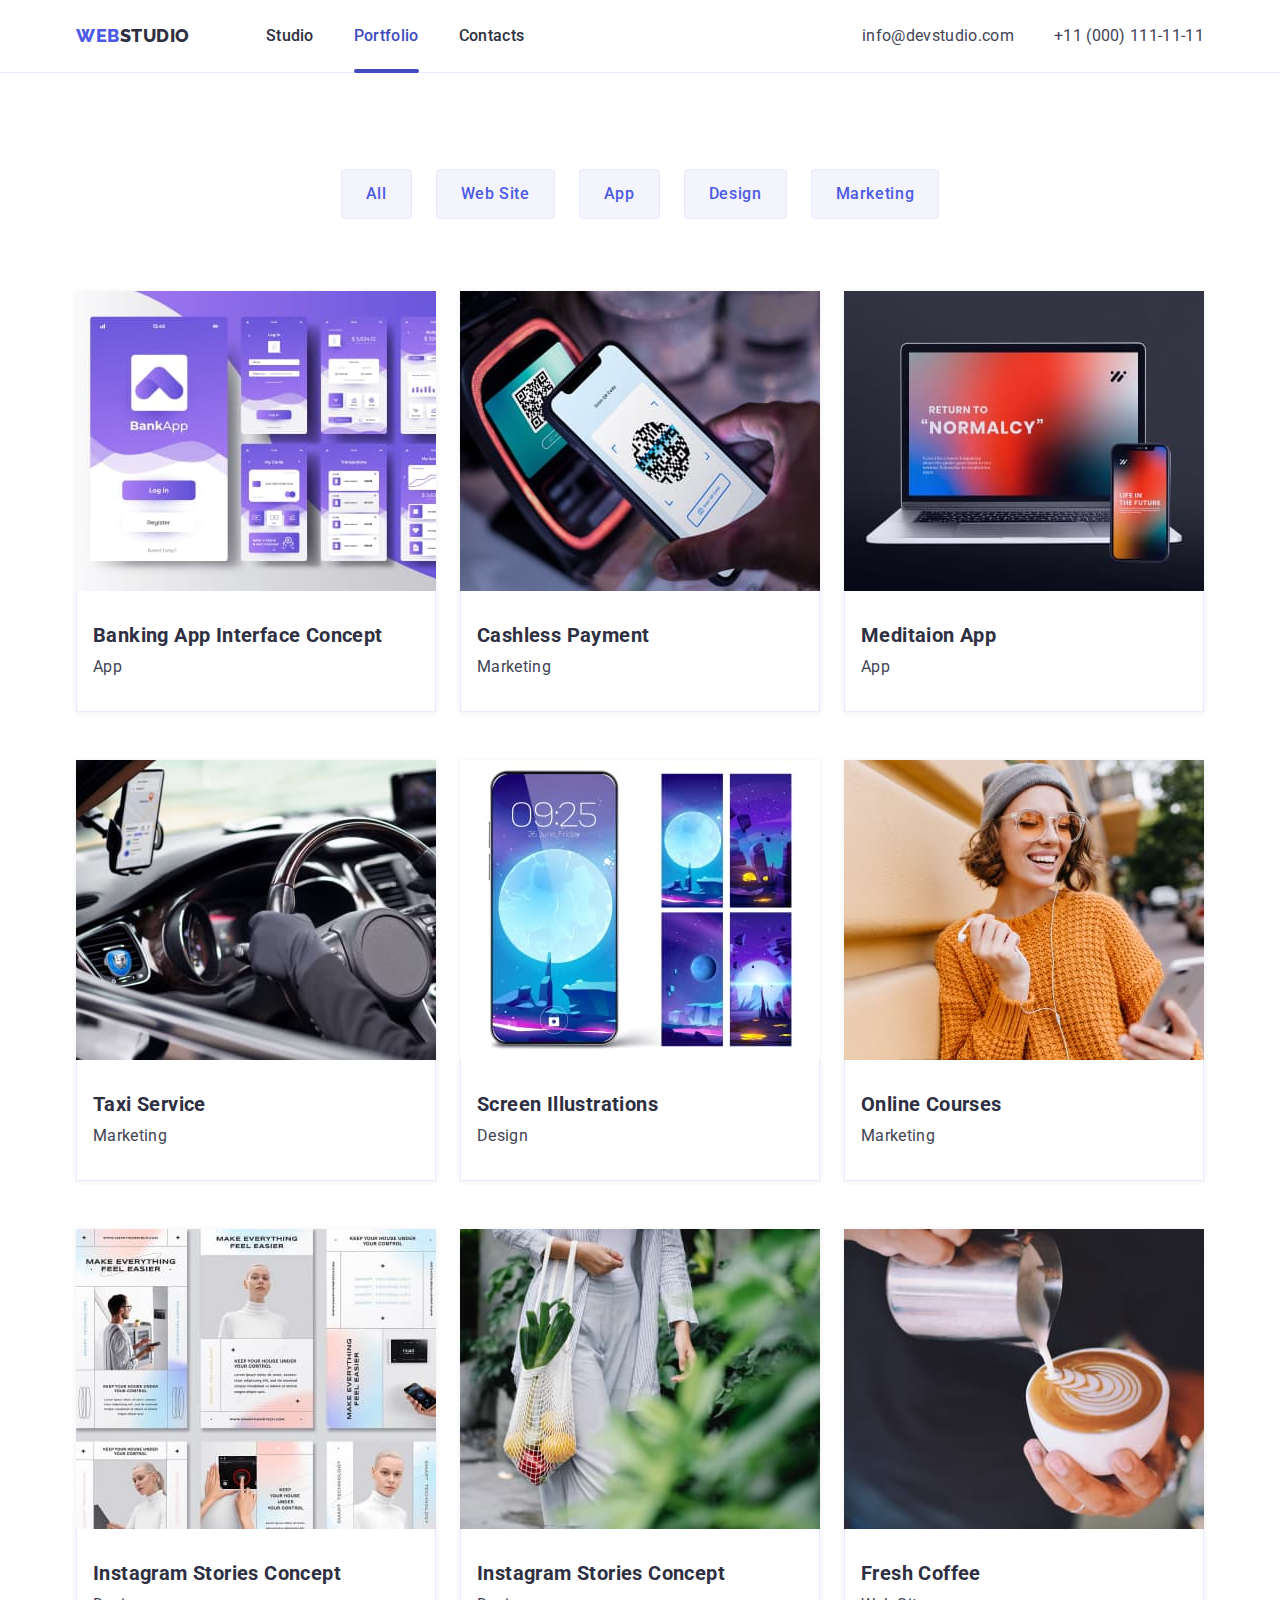
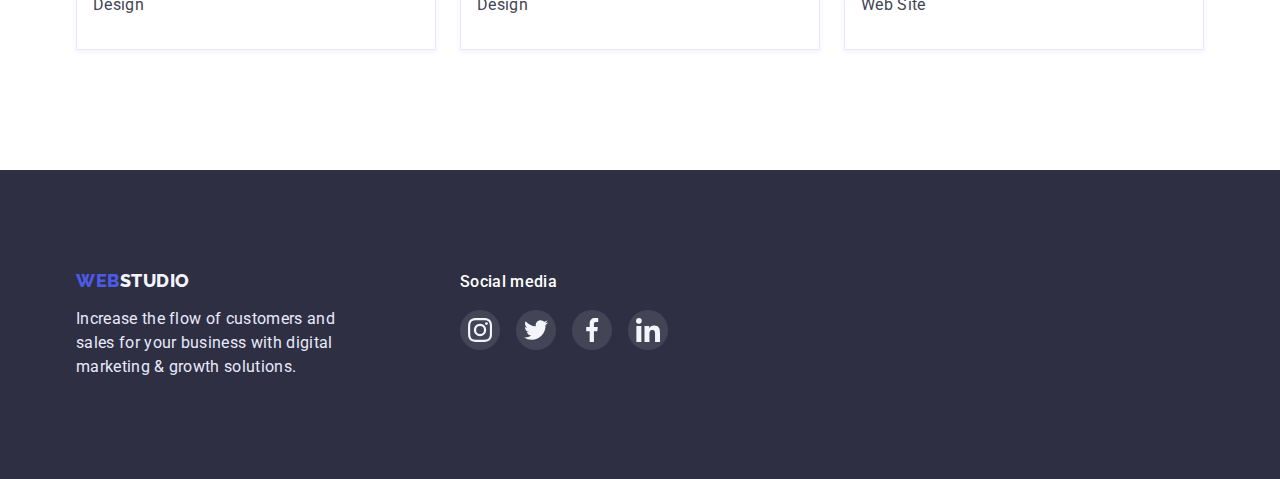
==== portfolio.html @ 74238642 "hw6 1version" ====
<!DOCTYPE html>
<html lang="en">
  <head>
    <meta charset="UTF-8" />
    <meta http-equiv="X-UA-Compatible" content="IE=edge" />
    <meta name="viewport" content="width=device-width, initial-scale=1.0" />
    <title>Портфоліо</title>
    <link rel="preconnect" href="https://fonts.googleapis.com" />
    <link rel="preconnect" href="https://fonts.gstatic.com" crossorigin />
    <link
      href="https://fonts.googleapis.com/css2?family=Raleway:wght@800&family=Roboto:wght@400;500;700;900&display=swap"
      rel="stylesheet"
    />
    <link
      rel="stylesheet"
      href="https://cdnjs.cloudflare.com/ajax/libs/modern-normalize/1.1.0/modern-normalize.min.css"
    />
    <link rel="stylesheet" href="./css/styles.css" />
  </head>
  <body>
    <!--header-->

    <header class="site-header">
      <div class="container wrap-header">
        <a class="header-logo header-padding" href="./index.html"
          >Web<span class="logo-text-studio">Studio</span>
        </a>
        <nav class="header-navigation">
          <ul class="navigation-list list">
            <li class="navigation-item">
              <a class="nav-link link header-padding" href="./index.html"
                >Studio</a
              >
            </li>
            <li class="navigation-item">
              <a
                class="nav-link link header-padding active-link active-color"
                href="./portfolio.html"
                >Portfolio</a
              >
            </li>
            <li class="navigation-item">
              <a class="nav-link link header-padding" href="">Contacts</a>
            </li>
          </ul>
        </nav>
        <ul class="header-contacts-list list">
          <li class="header-contact-item">
            <a
              class="header-mail-link link header-padding"
              href="mailto:info@devstudio.com"
              >info@devstudio.com</a
            >
          </li>
          <li class="header-contact-item">
            <a
              class="header-phone-link link header-padding"
              href="tel:+11(000)111-11-11"
              >+11 (000) 111-11-11</a
            >
          </li>
        </ul>
      </div>
    </header>

    <!--main-->

    <main class="portfolio-main">
      <section class="section-portfolio-btn section">
        <div class="container">
          <h1 class="visually-hidden">Portfolio</h1>

          <!--portfolio btn-->

          <ul class="portfolio-list list">
            <li class="portfolio-item">
              <button class="portfolio-btn" type="button">All</button>
            </li>
            <li class="portfolio-item">
              <button class="portfolio-btn" type="button">Web Site</button>
            </li>
            <li class="portfolio-item">
              <button class="portfolio-btn" type="button">App</button>
            </li>
            <li class="portfolio-item">
              <button class="portfolio-btn" type="button">Design</button>
            </li>
            <li class="portfolio-item">
              <button class="portfolio-btn" type="button">Marketing</button>
            </li>
          </ul>

          <!--portfolio image-->
          <ul class="portfolio-image-list list">
            <li class="portfolio-picture-item">
              <a class="portfolio-link link" href="">
                <div class="top-text-wrap">
                  <img
                    class="image"
                    src="./images/img-portfolio1.jpg"
                    alt="img-portfolio1"
                    width="360"
                    height="300"
                  />
                  <p class="image-top-text">
                    14 Stylish and User-Friendly App Design Concepts · Task
                    Manager App · Calorie Tracker App · Exotic Fruit Ecommerce
                    App · Cloud Storage App
                  </p>
                </div>
                <div class="desc-border">
                  <h2 class="portfolio-image-desc">
                    Banking App Interface Concept
                  </h2>
                  <p class="portfolio-image-text">App</p>
                </div>
              </a>
            </li>
            <li class="portfolio-picture-item">
              <a class="portfolio-link link" href="">
                <div class="top-text-wrap">
                  <img
                    class="image"
                    src="./images/img-portfolio2.jpg"
                    alt="img-portfolio2"
                    width="360"
                    height="300"
                  />
                  <p class="image-top-text">
                    14 Stylish and User-Friendly App Design Concepts · Task
                    Manager App · Calorie Tracker App · Exotic Fruit Ecommerce
                    App · Cloud Storage App
                  </p>
                </div>
                <div class="desc-border">
                  <h2 class="portfolio-image-desc">Cashless Payment</h2>
                  <p class="portfolio-image-text">Marketing</p>
                </div>
              </a>
            </li>
            <li class="portfolio-picture-item">
              <a class="portfolio-link link" href="">
                <div class="top-text-wrap">
                  <img
                    class="image"
                    src="./images/img-portfolio3.jpg"
                    alt="img-portfolio3"
                    width="360"
                    height="300"
                  />
                  <p class="image-top-text">
                    14 Stylish and User-Friendly App Design Concepts · Task
                    Manager App · Calorie Tracker App · Exotic Fruit Ecommerce
                    App · Cloud Storage App
                  </p>
                </div>
                <div class="desc-border">
                  <h2 class="portfolio-image-desc">Meditaion App</h2>
                  <p class="portfolio-image-text">App</p>
                </div>
              </a>
            </li>
            <li class="portfolio-picture-item">
              <a class="portfolio-link link" href="">
                <div class="top-text-wrap">
                  <img
                    class="image"
                    src="./images/img-portfolio4.jpg"
                    alt="img-portfolio4"
                    width="360"
                    height="300"
                  />
                  <p class="image-top-text">
                    14 Stylish and User-Friendly App Design Concepts · Task
                    Manager App · Calorie Tracker App · Exotic Fruit Ecommerce
                    App · Cloud Storage App
                  </p>
                </div>
                <div class="desc-border">
                  <h2 class="portfolio-image-desc">Taxi Service</h2>
                  <p class="portfolio-image-text">Marketing</p>
                </div>
              </a>
            </li>
            <li class="portfolio-picture-item">
              <a class="portfolio-link link" href="">
                <div class="top-text-wrap">
                  <img
                    class="image"
                    src="./images/img-portfolio5.jpg"
                    alt="img-portfolio5"
                    width="360"
                    height="300"
                  />
                  <p class="image-top-text">
                    14 Stylish and User-Friendly App Design Concepts · Task
                    Manager App · Calorie Tracker App · Exotic Fruit Ecommerce
                    App · Cloud Storage App
                  </p>
                </div>
                <div class="desc-border">
                  <h2 class="portfolio-image-desc">Screen Illustrations</h2>
                  <p class="portfolio-image-text">Design</p>
                </div>
              </a>
            </li>
            <li class="portfolio-picture-item">
              <a class="portfolio-link link" href="">
                <div class="top-text-wrap">
                  <img
                    class="image"
                    src="./images/img-portfolio6.jpg"
                    alt="img-portfolio6"
                    width="360"
                    height="300"
                  />
                  <p class="image-top-text">
                    14 Stylish and User-Friendly App Design Concepts · Task
                    Manager App · Calorie Tracker App · Exotic Fruit Ecommerce
                    App · Cloud Storage App
                  </p>
                </div>
                <div class="desc-border">
                  <h2 class="portfolio-image-desc">Online Courses</h2>
                  <p class="portfolio-image-text">Marketing</p>
                </div>
              </a>
            </li>
            <li class="portfolio-picture-item">
              <a class="portfolio-link link" href="">
                <div class="top-text-wrap">
                  <img
                    class="image"
                    src="./images/img-portfolio7.jpg"
                    alt="img-portfolio7"
                    width="360"
                    height="300"
                  />
                  <p class="image-top-text">
                    14 Stylish and User-Friendly App Design Concepts · Task
                    Manager App · Calorie Tracker App · Exotic Fruit Ecommerce
                    App · Cloud Storage App
                  </p>
                </div>
                <div class="desc-border">
                  <h2 class="portfolio-image-desc">
                    Instagram Stories Concept
                  </h2>
                  <p class="portfolio-image-text">Design</p>
                </div>
              </a>
            </li>
            <li class="portfolio-picture-item">
              <a class="portfolio-link link" href="">
                <div class="top-text-wrap">
                  <img
                    class="image"
                    src="./images/img-portfolio8.jpg"
                    alt="img-portfolio8"
                    width="360"
                    height="300"
                  />
                  <p class="image-top-text">
                    14 Stylish and User-Friendly App Design Concepts · Task
                    Manager App · Calorie Tracker App · Exotic Fruit Ecommerce
                    App · Cloud Storage App
                  </p>
                </div>
                <div class="desc-border">
                  <h2 class="portfolio-image-desc">
                    Instagram Stories Concept
                  </h2>
                  <p class="portfolio-image-text">Design</p>
                </div>
              </a>
            </li>
            <li class="portfolio-picture-item">
              <a class="portfolio-link link" href="">
                <div class="top-text-wrap">
                  <img
                    class="image"
                    src="./images/img-portfolio9.jpg"
                    alt="img-portfolio9"
                    width="360"
                    height="300"
                  />
                  <p class="image-top-text">
                    14 Stylish and User-Friendly App Design Concepts · Task
                    Manager App · Calorie Tracker App · Exotic Fruit Ecommerce
                    App · Cloud Storage App
                  </p>
                </div>
                <div class="desc-border">
                  <h2 class="portfolio-image-desc">Fresh Coffee</h2>
                  <p class="portfolio-image-text">Web Site</p>
                </div>
              </a>
            </li>
          </ul>
        </div>
      </section>
    </main>

    <!--footer-->

    <footer class="site-footer">
      <div class="container wrap-footer">
        <div class="footer-logo-text">
          <a href="./index.html" class="footer-logo"
            >Web<span class="logo-footer-studio">Studio</span>
          </a>
          <p class="footer-text">
            Increase the flow of customers and sales for your business with
            digital marketing & growth solutions.
          </p>
        </div>
        <div class="footer-soc-icon">
          <p class="footer-soc-text">Social media</p>
          <ul class="footer-soc-list list">
            <li class="footer-soc-item">
              <a href="" class="footer-soc-link link"
                ><svg class="team-soc-icon" width="24" height="24">
                  <use
                    href="./images/symbol-defs.svg#icon-instagram"
                  ></use></svg
              ></a>
            </li>
            <li class="footer-soc-item">
              <a href="" class="footer-soc-link link"
                ><svg class="team-soc-icon" width="24" height="24">
                  <use href="./images/symbol-defs.svg#icon-twitter"></use></svg
              ></a>
            </li>
            <li class="footer-soc-item">
              <a href="" class="footer-soc-link link"
                ><svg class="team-soc-icon" width="24" height="24">
                  <use href="./images/symbol-defs.svg#icon-facebook"></use></svg
              ></a>
            </li>
            <li class="footer-soc-item">
              <a href="" class="footer-soc-link link"
                ><svg class="team-soc-icon" width="24" height="24">
                  <use href="./images/symbol-defs.svg#icon-linkedin"></use></svg
              ></a>
            </li>
          </ul>
        </div>
      </div>
    </footer>
  </body>
</html>
---- css/styles.css ----
:root {
  --main-title-colour: #434455;
  --accent-color: #4d5ae5;
  --first-title-color: #2e2f42;
  --second-title-color: #ffffff;
  --desc-color: #e7e9fc;
  --studio-color: #f4f4fd;
  --firsf-background-color: #ffffff;
  --second-background-color: #2e2f42;
  --third-background-color: #f4f4fd;
  --first-btn-color: #f4f4fd;
  --second-btn-color: #404bbf;
  --padding-top-header: 24px;
  --padding-bottom-header: 24px;
  --customers-icon-color: #8e8f99;
  --footer-icon-hover: #31d0aa;
  --modal-bg-color: #fcfcfc;
  --privacy-text-color: #757575;
}

body {
  color: var(--main-title-colour);
  font-family: "Roboto", sans-serif;
  background: var(--firsf-background-color);
}

p,
h1,
h2,
h3 {
  margin: 0;
}
ul {
  margin: 0;
  padding-left: 0;
}
img {
  display: block;
}

.container {
  width: 1158px;
  padding-left: 15px;
  padding-right: 15px;
  margin: 0 auto;
}
.section {
  padding-bottom: 120px;
}

/* header */
.site-header {
  border-bottom: 1px solid #e7e9fc;
}
.wrap-header {
  display: flex;
}
.header-padding {
  display: block;
  padding-top: 24px;
  padding-bottom: 24px;
}

.header-logo {
  text-decoration: none;
  font-family: "Raleway", sans-serif;
  font-weight: 800;
  font-size: 18px;
  line-height: calc(24 / 18);
  letter-spacing: 0.03em;
  text-transform: uppercase;
  color: var(--accent-color);
  display: inline-block;
  margin-right: 76px;
}
.logo-text {
}
.logo-text-studio {
  color: var(--first-title-color);
}
.header-navigation {
}
.navigation-list {
  display: flex;
  gap: 40px;
}
.list {
  list-style: none;
}
.link {
  text-decoration: none;
}
.navigation-item {
}
.nav-link {
  font-weight: 500;
  font-size: 16px;
  line-height: calc(24 / 16);
  letter-spacing: 0.02em;
  color: var(--first-title-color);
  transition-property: color;
  transition-duration: 250ms;
  transition-timing-function: cubic-bezier(0.4, 0, 0.2, 1);
  position: relative;
}
.nav-link.active-link::after {
  content: "";
  width: 100%;
  height: 4px;
  border-radius: 2px;
  background-color: var(--second-btn-color);
  position: absolute;
  left: 0;
  bottom: -1px;
}
.nav-link:hover {
  color: var(--main-title-colour);
}
.nav-link:focus {
  color: var(--accent-color);
}
.active-color {
  color: var(--second-btn-color);
}
.header-contacts-list {
  display: flex;
  margin-left: auto;
}

.header-contact-item {
  margin-left: 40px;
}
.header-contact-item:first-child {
  margin-left: 0;
}
.header-mail-link {
  font-size: 16px;
  line-height: calc(24 / 16);
  letter-spacing: 0.02em;
  color: inherit;
  transition-property: color;
  transition-duration: 250ms;
  transition-timing-function: cubic-bezier(0.4, 0, 0.2, 1);
}
.header-mail-link:hover,
.header-mail-link:focus {
  color: var(--accent-color);
}
.header-phone-link {
  font-size: 16px;
  line-height: calc(24 / 16);
  letter-spacing: 0.02em;
  color: inherit;
  transition-property: color;
  transition-duration: 250ms;
  transition-timing-function: cubic-bezier(0.4, 0, 0.2, 1);
}
.header-phone-link:hover,
.header-phone-link:focus {
  color: var(--accent-color);
}

/* Main */
.site-main {
}
.section-solutions {
  max-width: 1440px;
  margin-left: auto;
  margin-right: auto;
  background-image: linear-gradient(
      rgba(46, 47, 66, 0.7),
      rgba(46, 47, 66, 0.7)
    ),
    url(../images/solution-image.jpg);
  background-repeat: no-repeat;
  background-position: center;
  background-size: cover;

  background-color: var(--second-background-color);
  text-align: center;
  padding-top: 188px;
  padding-bottom: 188px;
}

.solution-title {
  font-size: 56px;
  line-height: calc(60 / 56);
  letter-spacing: 0.02em;
  color: var(--second-title-color);
  max-width: 496px;
  margin-bottom: 48px;
  margin-left: auto;
  margin-right: auto;
}
.service-btn {
  width: 169px;
  height: 56px;
  font-family: inherit;
  background: var(--accent-color);
  font-weight: 500;
  font-size: 16px;
  line-height: calc(19 / 16);
  letter-spacing: 0.04em;
  color: var(--second-title-color);
  cursor: pointer;
  box-shadow: 0px 4px 4px rgba(0, 0, 0, 0.15);
  border-radius: 4px;
  border: 1px solid transparent;
  transition-property: background-color;
  transition-duration: 250ms;
  transition-timing-function: cubic-bezier(0.4, 0, 0.2, 1);
}

/* .service-btn:focus {
  background-color: var(--second-btn-color);
} */
.service-btn:hover,
.service-btn:focus {
  box-shadow: 0px 4px 4px rgba(0, 0, 0, 0.15);
  background-color: var(--second-btn-color);
}

.section-advantages {
  padding-top: 120px;
}

.advantages-list {
  display: flex;
}
.advantages-item {
  margin-right: 24px;
  flex-basis: calc((100% - 72px) / 4);
}
.advantages-item::before {
  display: block;
  content: "";

  background-size: auto;
  background-repeat: no-repeat;
  background-position: center;
  background-color: var(--studio-color);
  border-radius: 4px;
  height: 112px;
}
.icon-antenna::before {
  background-image: url(../images/antenna.svg);
}
.icon-clock::before {
  background-image: url(../images/clock.svg);
}
.icon-diagram::before {
  background-image: url(../images/diagram.svg);
}
.icon-astronaut::before {
  background-image: url(../images/astronaut.svg);
}
.advantages-item:last-child {
  margin-right: 0;
}
.advantures-desc {
  font-size: 20px;
  line-height: calc(24 / 20);
  letter-spacing: 0.02em;
  color: var(--first-title-color);
  margin-top: 8px;
  margin-bottom: 8px;
}
.advantures-text {
  font-size: 16px;
  line-height: calc(24 / 16);
  letter-spacing: 0.02em;
}
.section-activity {
}
.activity-title {
  font-size: 36px;
  line-height: calc(40 / 36);
  letter-spacing: 0.02em;
  text-transform: capitalize;
  color: var(--first-title-color);
  margin-bottom: 72px;
  text-align: center;
}
.activity-list {
  display: flex;
  gap: 24px;
}

.activity-item {
  width: calc((100% - 48px) / 3);
}
.activity-image {
}
.section-team {
  background: var(--third-background-color);
  padding-top: 120px;
}
.team-title {
  font-size: 36px;
  line-height: calc(40 / 36);
  letter-spacing: 0.02em;
  text-transform: capitalize;
  color: var(--first-title-color);
  text-align: center;
  margin-bottom: 72px;
}
.team-list {
  display: flex;
  gap: 24px;
}
/*тренування-after
.team-item::after {
  display: flex;
  content: "";
  height: 48px;
  width: 232px;
  margin-right: auto;
  margin-left: auto;
    background-image: url(../images/inst.svg), url(../images/twit.svg),
    url(../images/fcb.svg), url(../images/ln.svg);
  background-repeat: no-repeat;
  background-position: 0 4px, 64px 4px, 128px 4px, 192px 4px;
  background-size: 40px;
}*/

.team-item {
  background: var(--firsf-background-color);
  padding-bottom: 32px;
  box-shadow: 0px 1px 6px rgba(46, 47, 66, 0.08),
    0px 1px 1px rgba(46, 47, 66, 0.16), 0px 2px 1px rgba(46, 47, 66, 0.08);
  border-radius: 0px 0px 4px 4px;
}
.team-image {
  margin-bottom: 32px;
}
.team-desc-title {
  font-size: 20px;
  line-height: calc(24 / 20);
  letter-spacing: 0.02em;
  color: var(--first-title-color);
  margin-bottom: 8px;
  text-align: center;
}
.team-text {
  font-size: 16px;
  line-height: calc(24 / 16);
  letter-spacing: 0.02em;
  text-align: center;
  margin-bottom: 8px;
}
.team-soc-list {
  display: flex;
  gap: 24px;
  justify-content: center;
}

.team-soc-item {
  width: 40px;
  height: 40px;
}
.team-soc-link {
  width: 100%;
  height: 100%;
  background-color: var(--accent-color);
  border-radius: 50%;
  display: flex;
  align-items: center;
  justify-content: center;
  transition-property: background-color;
  transition-duration: 250ms;
  transition-timing-function: cubic-bezier(0.4, 0, 0.2, 1);
}
.team-soc-link:hover,
.team-soc-link:focus {
  background-color: var(--second-btn-color);
}
.team-soc-icon {
  fill: var(--studio-color);
}
.section-customers {
  padding-top: 120px;
  padding-bottom: 120px;
}

.customers-title {
  font-size: 36px;
  line-height: calc(40 / 36);
  letter-spacing: 0.02em;
  text-transform: capitalize;
  color: var(--first-title-color);
  text-align: center;

  margin-bottom: 72px;
}
.customers-list {
  display: flex;
  gap: 24px;
}

.customers-item {
  width: calc((100% - 120px) / 6);
  height: 88px;
}
.customers-link {
  width: 100%;
  height: 100%;
  border: 1px solid #8e8f99;
  border-radius: 4px;
  display: flex;
  align-items: center;
  justify-content: center;
  transition-property: border-color;
  transition-duration: 250ms;
  transition-timing-function: cubic-bezier(0.4, 0, 0.2, 1);
}
.customers-link:hover {
  border-color: var(--second-btn-color);
}
.customers-link:hover .customers-icon {
  fill: var(--second-btn-color);
}
.customers-link:focus .customers-icon {
  fill: var(--second-btn-color);
}
.customers-icon {
  fill: var(--customers-icon-color);
  transition-property: fill;
  transition-duration: 250ms;
  transition-timing-function: cubic-bezier(0.4, 0, 0.2, 1);
}
/* Footer */

.site-footer {
  background: var(--second-background-color);
  padding-top: 100px;
  padding-bottom: 100px;
  padding-right: 0;
}
.wrap-footer {
  display: flex;
  align-items: baseline;
}
.footer-logo {
  text-decoration: none;
  font-family: "Raleway", sans-serif;
  font-weight: 800;
  font-size: 18px;
  line-height: calc(21 / 18);
  letter-spacing: 0.03em;
  text-transform: uppercase;
  color: var(--accent-color);
  display: inline-block;

  margin-bottom: 16px;
}

.logo-footer-studio {
  color: var(--studio-color);
}
.footer-text {
  width: 264px;
  font-size: 16px;
  line-height: calc(24 / 16);
  letter-spacing: 0.02em;
  color: var(--desc-color);
}
.footer-soc-icon {
  margin-left: 120px;
}
.footer-soc-text {
  font-weight: 500;
  font-size: 16px;
  line-height: calc(24 / 16);
  letter-spacing: 0.02em;
  color: var(--firsf-background-color);
  margin-bottom: 16px;
}
.footer-soc-list {
  display: flex;
  gap: 16px;
}

.footer-soc-item {
  width: 40px;
  height: 40px;
}
.footer-soc-link {
  width: 100%;
  height: 100%;
  background-color: var(--main-title-colour);
  border-radius: 50%;
  display: flex;
  align-items: center;
  justify-content: center;
  transition-property: background-color;
  transition-duration: 250ms;
  transition-timing-function: cubic-bezier(0.4, 0, 0.2, 1);
}
.footer-soc-link:hover,
.footer-soc-link:focus {
  background-color: var(--footer-icon-hover);
}
.backdrop {
  position: fixed;
  top: 0;
  height: 100%;
  width: 100%;
  background-color: rgba(46, 47, 66, 0.4);
  transition-property: opacity, visibility;
  transition-duration: 300ms;
  transition-timing-function: linear;
}
.modal {
  position: absolute;
  top: 50%;
  left: 50%;
  width: 408px;
  min-height: 576px;
  background-color: var(--modal-bg-color);
  border-radius: 4px;
  padding: 24px;
  transform: translate(-50%, -50%);
  transition-property: transform;
  transition-duration: 300ms;
  transition-timing-function: linear;
}
.backdrop.is-hidden .modal {
  transform: translateX(-50%);
}
.modal-close {
  /* position: absolute;
  right: 24px;
  top: 24px; */
  width: 24px;
  height: 24px;
  border-radius: 50%;
  border: 1px solid rgba(0, 0, 0, 0.1);
  background-color: var(--desc-color);
  cursor: pointer;
  margin-left: auto;
  align-items: center;
  justify-content: center;
  display: flex;
  transition-property: background-color;
  transition-duration: 250ms;
  transition-timing-function: cubic-bezier(0.4, 0, 0.2, 1);
}
.modal-close:hover,
.modal-close:focus {
  fill: var(--firsf-background-color);
  background-color: var(--second-btn-color);
}
.is-hidden {
  visibility: hidden;
  opacity: 0;
  pointer-events: none;
}
.modal-title {
  font-weight: 500;
  font-size: 16px;
  line-height: calc(24 / 16);
  text-align: center;
  letter-spacing: 0.02em;
  color: var(--first-title-color);
  margin-top: 24px;
  margin-bottom: 16px;
}
.modal-input {
  width: 100%;
  height: 40px;
  background-color: transparent;
  border: 1px solid rgba(33, 33, 33, 0.2);
  border-radius: 4px;
  padding-left: 38px;
  outline: none;
  transition-property: border-color;
  transition-duration: 250ms;
  transition-timing-function: cubic-bezier(0.4, 0, 0.2, 1);
}
.modal-input:focus {
  border-color: var(--accent-color);
}
.modal-input:focus + .input-icon {
  fill: var(--accent-color);
}
.modal-comment {
  width: 100%;
  height: 120px;
  border: 1px solid rgba(33, 33, 33, 0.2);
  border-radius: 4px;
  background-color: transparent;
  outline: none;
  padding-left: 16px;
  padding-top: 8px;
  resize: none;
  transition-property: border-color;
  transition-duration: 250ms;
  transition-timing-function: cubic-bezier(0.4, 0, 0.2, 1);
}
.modal-comment:focus {
  border-color: var(--accent-color);
}
.modal-comment::placeholder {
  font-weight: 400;
  font-size: 12px;
  line-height: calc(16 / 12);
  letter-spacing: 0.04em;
  color: rgba(117, 117, 117, 0.5);
}
.privacy-text {
  font-weight: 400;
  font-size: 12px;
  line-height: calc(16 / 12);
  letter-spacing: 0.04em;
  color: var(--privacy-text-color);
  display: flex;
}
.privacy-text::before {
  content: "";
  width: 16px;
  height: 16px;
  border: 1.25px solid #2e2f42;
  border-radius: 2px;
  margin-right: 8px;
  display: block;
  transition-property: background-color;
  transition-duration: 250ms;
  transition-timing-function: cubic-bezier(0.4, 0, 0.2, 1);
}

.input-ckeckbox:checked + .privacy-text::before {
  background-color: var(--second-btn-color);
  border: none;
}
.policy-link {
  margin-left: 5px;
  color: var(--accent-color);
}
.ok-item {
  position: absolute;
}
.modal-form {
}
.modal-btn {
  width: 169px;
  height: 56px;
  font-family: inherit;
  font-weight: 500;
  font-size: 16px;
  line-height: calc(24 / 16);
  letter-spacing: 0.04em;
  color: var(--firsf-background-color);
  background: var(--accent-color);
  box-shadow: 0px 4px 4px rgba(0, 0, 0, 0.15);
  border-radius: 4px;
  cursor: pointer;
  margin-left: 96px;
  margin-top: 24px;
  margin-right: 96px;
  border-color: transparent;
  transition-property: background-color;
  transition-duration: 250ms;
  transition-timing-function: cubic-bezier(0.4, 0, 0.2, 1);
}
.modal-btn:hover,
.modal-btn:focus {
  background-color: var(--second-btn-color);
  box-shadow: 0px 4px 4px rgba(0, 0, 0, 0.15);
}
.modal-field {
  margin-bottom: 8px;
}
.modal-field:nth-child(5) {
  margin-bottom: 0px;
}

.input-wrap {
  position: relative;
}
.input-text {
  font-weight: 400;
  font-size: 12px;
  line-height: calc(14 / 12);
  letter-spacing: 0.01em;
  color: var(--customers-icon-color);
  display: inline-block;
  margin-bottom: 4px;
}
.input-icon {
  position: absolute;
  left: 16px;
  top: 50%;
  transform: translateY(-50%);
  transition-property: fill;
  transition-duration: 250ms;
  transition-timing-function: cubic-bezier(0.4, 0, 0.2, 1);
}

/* Portfolio */

.site-header {
}
.logo-text {
}
.logo-text-studio {
}
.header-navigation {
}
.navigation-list {
}
.list {
}
.navigation-item {
}
.nav-link {
}
.header-contacts-list {
}
.header-contact-item {
}
.header-mail-link {
}
.header-phone-link {
}
.portfolio-main {
  background: var(--firsf-background-color);
}
.section-portfolio-btn {
  padding-top: 96px;
}
.visually-hidden {
  position: absolute;
  width: 1px;
  height: 1px;
  margin: -1px;
  border: 0;
  padding: 0;
  white-space: nowrap;
  clip-path: inset(100%);
  clip: rect(0 0 0 0);
  overflow: hidden;
}
.portfolio-list {
  margin-bottom: 72px;
  display: flex;
  justify-content: center;
  gap: 24px;
}

.portfolio-btn {
  font-family: inherit;
  font-weight: 500;
  font-size: 16px;
  line-height: calc(24 / 16);
  letter-spacing: 0.04em;
  background: var(--first-btn-color);
  color: var(--accent-color);
  cursor: pointer;
  border: 1px solid #e7e9fc;
  border-radius: 4px;
  padding-top: 12px;
  padding-bottom: 12px;
  padding-left: 24px;
  padding-right: 24px;
  transition-property: background-color, color, border, box-shadow;
  transition-duration: 250ms;
  transition-timing-function: cubic-bezier(0.4, 0, 0.2, 1);
}
.portfolio-btn:hover,
.portfolio-btn:focus {
  background-color: var(--second-btn-color);
  color: var(--second-title-color);
  border: 1px solid transparent;
  box-shadow: 0px 3px 1px rgba(0, 0, 0, 0.1), 0px 2px 1px rgba(0, 0, 0, 0.08),
    0px 2px 2px rgba(0, 0, 0, 0.12);
}

.portfolio-image-list {
  display: flex;
  flex-wrap: wrap;
  row-gap: 48px;
  column-gap: 24px;
}
.portfolio-link {
  display: block;
  box-shadow: 0px 1px 6px rgba(46, 47, 66, 0.08);
  transition-property: box-shadow;
  transition-duration: 250ms;
  transition-timing-function: cubic-bezier(0.4, 0, 0.2, 1);
}
.portfolio-link:hover .image-top-text,
.portfolio-link:focus .image-top-text {
  transform: translateY(-100%);
}
.portfolio-link:hover,
.portfolio-link:focus {
  box-shadow: 0px 1px 6px rgba(46, 47, 66, 0.08),
    0px 1px 1px rgba(46, 47, 66, 0.16), 0px 2px 1px rgba(46, 47, 66, 0.08);
}

.top-text-wrap {
  position: relative;
  overflow: hidden;
}
.image {
}
.image-top-text {
  position: absolute;
  height: 100%;
  font-size: 16px;
  line-height: calc(24 / 16);
  letter-spacing: 0.02em;
  color: var(--first-btn-color);
  /* top: 0; */
  background-color: var(--accent-color);
  padding: 40px 32px 164px 32px;
  /* transform: translateY(100%); */
  transition-property: transform;
  transition-duration: 250ms;
  transition-timing-function: cubic-bezier(0.4, 0, 0.2, 1);
}
.desc-border {
  border-bottom: 1px solid #e7e9fc;
  border-left: 1px solid #e7e9fc;
  border-right: 1px solid #e7e9fc;
  padding-top: 32px;
  padding-bottom: 32px;
  padding-left: 16px;
}

.portfolio-image-desc {
  font-size: 20px;
  line-height: calc(24 / 20);
  letter-spacing: 0.02em;
  color: var(--first-title-color);

  margin-bottom: 8px;
}
.portfolio-image-text {
  font-size: 16px;
  line-height: calc(24 / 16);
  letter-spacing: 0.02em;
  color: var(--main-title-colour);
}
.footer {
}
.logo-text-footer {
}
.footer-text {
}
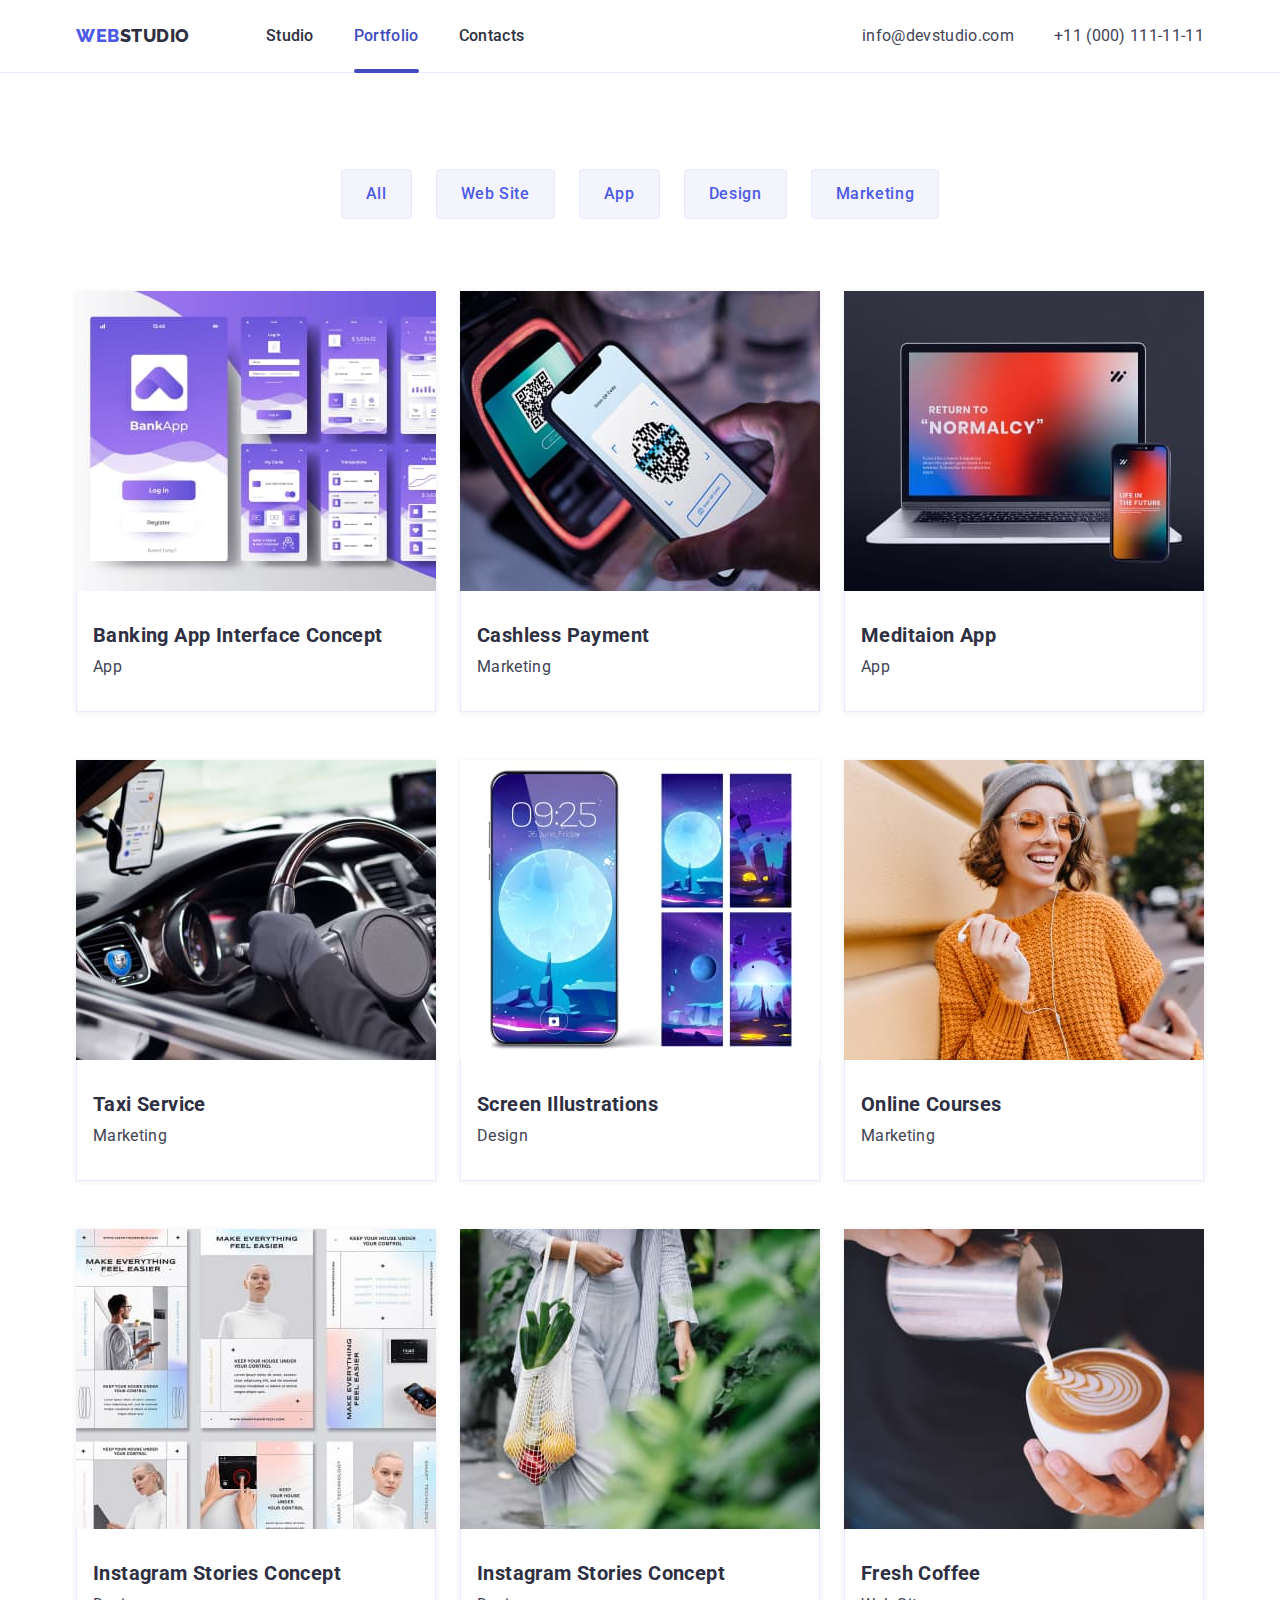
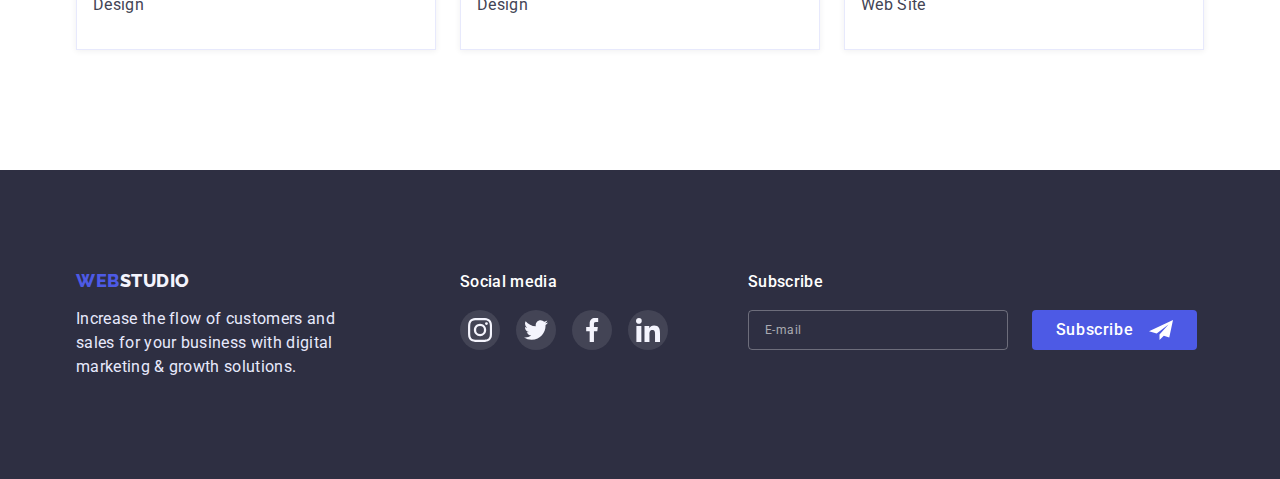
==== commit b74fea66: "made hw6" ====
--- a/portfolio.html
+++ b/portfolio.html
@@ -345,6 +345,24 @@
             </li>
           </ul>
         </div>
+        <div class="wrap-footer-form">
+          <p class="footer-form-title">Subscribe</p>
+          <form class="footer-form">
+            <input
+              class="footer-input"
+              type="text"
+              name="user-email"
+              id=""
+              placeholder="E-mail"
+            />
+            <button class="footer-form-btn" type="submit">
+              Subscribe
+              <svg class="send-icon" width="24" height="24">
+                <use href="./images/symbol-defs.svg#icon-send"></use>
+              </svg>
+            </button>
+          </form>
+        </div>
       </div>
     </footer>
   </body>
--- a/css/styles.css
+++ b/css/styles.css
@@ -467,7 +467,8 @@
 .footer-soc-icon {
   margin-left: 120px;
 }
-.footer-soc-text {
+.footer-soc-text,
+.footer-form-title {
   font-weight: 500;
   font-size: 16px;
   line-height: calc(24 / 16);
@@ -499,6 +500,70 @@
 .footer-soc-link:hover,
 .footer-soc-link:focus {
   background-color: var(--footer-icon-hover);
+}
+.wrap-footer-form {
+  margin-left: 80px;
+}
+.footer-form {
+  display: flex;
+}
+.footer-input {
+  width: 260px;
+  height: 40px;
+  background-color: transparent;
+  border: 1px solid rgba(255, 255, 255, 0.3);
+  border-radius: 4px;
+  padding-left: 16px;
+  outline: none;
+  font-weight: 400;
+  font-size: 12px;
+  line-height: calc(24 / 12);
+  letter-spacing: 0.04em;
+  color: rgba(255, 255, 255, 0.6);
+  margin-right: 24px;
+  transition-property: border-color;
+  transition-duration: 250ms;
+  transition-timing-function: cubic-bezier(0.4, 0, 0.2, 1);
+}
+.footer-input:focus {
+  border-color: var(--accent-color);
+}
+.footer-input::placeholder {
+  font-weight: 400;
+  font-size: 12px;
+  line-height: calc(24 / 12);
+  letter-spacing: 0.04em;
+  color: rgba(255, 255, 255, 0.6);
+}
+
+.footer-form-btn {
+  min-width: 165px;
+  height: 40px;
+  padding-top: 8px;
+  padding-bottom: 8px;
+  background: var(--accent-color);
+  border-radius: 4px;
+  border-color: transparent;
+  font-weight: 500;
+  font-size: 16px;
+  line-height: calc(24 / 16);
+  letter-spacing: 0.04em;
+  color: #ffffff;
+  cursor: pointer;
+  display: flex;
+  align-items: center;
+  justify-content: center;
+  transition-property: background-color;
+  transition-duration: 250ms;
+  transition-timing-function: cubic-bezier(0.4, 0, 0.2, 1);
+}
+.footer-form-btn:hover,
+.footer-form-btn:focus {
+  background-color: var(--second-btn-color);
+}
+.send-icon {
+  fill: var(--firsf-background-color);
+  margin-left: 16px;
 }
 .backdrop {
   position: fixed;
@@ -573,6 +638,11 @@
   border-radius: 4px;
   padding-left: 38px;
   outline: none;
+  font-weight: 400;
+  font-size: 12px;
+  line-height: calc(16 / 12);
+  letter-spacing: 0.04em;
+  color: rgba(117, 117, 117, 0.5);
   transition-property: border-color;
   transition-duration: 250ms;
   transition-timing-function: cubic-bezier(0.4, 0, 0.2, 1);
@@ -593,12 +663,14 @@
   padding-left: 16px;
   padding-top: 8px;
   resize: none;
+  font-weight: 400;
+  font-size: 12px;
+  line-height: calc(16 / 12);
+  letter-spacing: 0.04em;
+  color: rgba(117, 117, 117, 0.5);
   transition-property: border-color;
   transition-duration: 250ms;
   transition-timing-function: cubic-bezier(0.4, 0, 0.2, 1);
-}
-.modal-comment:focus {
-  border-color: var(--accent-color);
 }
 .modal-comment::placeholder {
   font-weight: 400;
@@ -607,6 +679,10 @@
   letter-spacing: 0.04em;
   color: rgba(117, 117, 117, 0.5);
 }
+.modal-comment:focus {
+  border-color: var(--accent-color);
+}
+
 .privacy-text {
   font-weight: 400;
   font-size: 12px;
@@ -623,7 +699,7 @@
   border-radius: 2px;
   margin-right: 8px;
   display: block;
-  transition-property: background-color;
+  transition-property: background-color, border, background-image;
   transition-duration: 250ms;
   transition-timing-function: cubic-bezier(0.4, 0, 0.2, 1);
 }
@@ -631,13 +707,15 @@
 .input-ckeckbox:checked + .privacy-text::before {
   background-color: var(--second-btn-color);
   border: none;
+  background-image: url(../images/ok-icon.svg);
+  background-repeat: no-repeat;
+  background-position: center;
 }
 .policy-link {
   margin-left: 5px;
   color: var(--accent-color);
 }
-.ok-item {
-  position: absolute;
+.ok-icon {
 }
 .modal-form {
 }
@@ -686,6 +764,7 @@
   display: inline-block;
   margin-bottom: 4px;
 }
+
 .input-icon {
   position: absolute;
   left: 16px;
